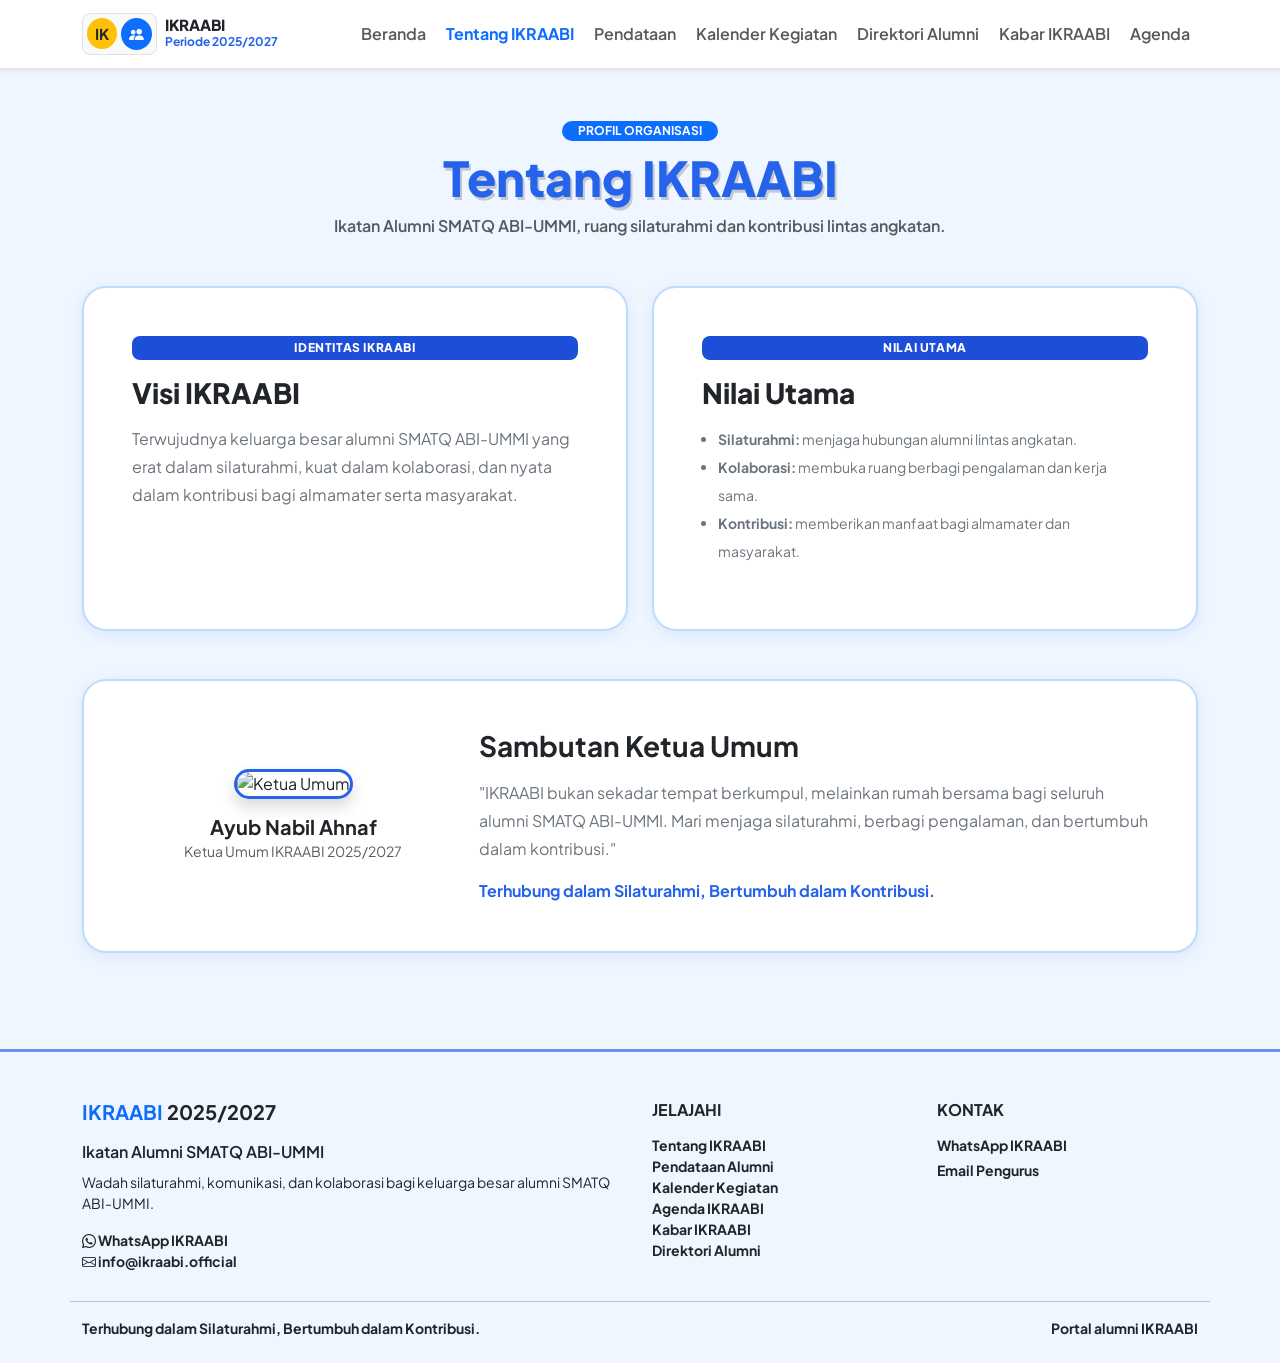
==== about.html @ 3baab479 "first commit" ====
<!DOCTYPE html>
<html lang="id">

<head>
    <meta charset="UTF-8">
    <meta name="viewport" content="width=device-width, initial-scale=1.0">
    <title>Tentang IKRAABI - Ikatan Alumni SMATQ ABI-UMMI</title>
    <link href="https://cdn.jsdelivr.net/npm/bootstrap@5.3.2/dist/css/bootstrap.min.css" rel="stylesheet">
    <link rel="stylesheet" href="https://cdn.jsdelivr.net/npm/bootstrap-icons@1.11.3/font/bootstrap-icons.min.css">
    <link href="https://fonts.googleapis.com/css2?family=Plus+Jakarta+Sans:wght@400;600;700;800;900&display=swap"
        rel="stylesheet">
    <link rel="stylesheet" href="site.css">
</head>

<body class="d-flex flex-column min-vh-100">
    <nav class="navbar navbar-expand-lg bg-white shadow-sm sticky-top">
        <div class="container"><a class="navbar-brand fw-bold" href="index.html">IKRAABI 2025/2027</a><button
                class="navbar-toggler" data-bs-toggle="collapse" data-bs-target="#nav"><span
                    class="navbar-toggler-icon"></span></button>
            <div class="collapse navbar-collapse" id="nav">
                <ul class="navbar-nav ms-auto fw-semibold">
                    <li><a class="nav-link" href="index.html">Home</a></li>
                    <li><a class="nav-link" href="layanan.html">Pendataan</a></li>
                    <li><a class="nav-link active" href="about.html">Tentang IKRAABI</a></li>
                    <li><a class="nav-link" href="kalender.html">Kalender</a></li>
                    <li><a class="nav-link" href="event.html">Agenda</a></li>
                    <li><a class="nav-link" href="blog.html">Kabar IKRAABI</a></li>
                    <li><a class="nav-link" href="alumni.html">Direktori Alumni</a></li>
                </ul>
            </div>
        </div>
    </nav>
    <main class="flex-grow-1">
        <div class="container py-5">
            <div class="text-center mb-5"><span
                    class="badge bg-primary px-3 py-1 rounded-pill fw-bold text-uppercase mb-2">Profil Organisasi</span>
                <h1 class="embossed-title display-5">Tentang IKRAABI</h1>
                <p class="text-muted fw-semibold">Ikatan Alumni SMATQ ABI-UMMI, ruang silaturahmi dan kontribusi lintas angkatan.</p>
            </div>
            <div class="row g-4 mb-5">
                <div class="col-md-6">
                        <div class="card card-custom p-4 p-md-5 h-100"><span class="badge badge-karsa w-auto mb-3">IDENTITAS
                            IKRAABI</span>
                        <h3 class="fw-black text-dark mb-3">Visi IKRAABI</h3>
                        <p class="text-secondary leading-relaxed">Terwujudnya keluarga besar alumni SMATQ ABI-UMMI yang erat dalam silaturahmi, kuat dalam kolaborasi, dan nyata dalam kontribusi bagi almamater serta masyarakat.</p>
                    </div>
                </div>
                <div class="col-md-6">
                        <div class="card card-custom p-4 p-md-5 h-100"><span class="badge badge-karsa w-auto mb-3">NILAI
                            UTAMA</span>
                        <h3 class="fw-black text-dark mb-3">Nilai Utama</h3>
                        <ul class="text-secondary small ps-3 lh-lg">
                            <li><strong>Silaturahmi:</strong> menjaga hubungan alumni lintas angkatan.</li>
                            <li><strong>Kolaborasi:</strong> membuka ruang berbagi pengalaman dan kerja sama.</li>
                            <li><strong>Kontribusi:</strong> memberikan manfaat bagi almamater dan masyarakat.</li>
                        </ul>
                    </div>
                </div>
            </div>
            <div class="card card-custom p-4 p-md-5 bg-white mb-5">
                <div class="row align-items-center g-4">
                    <div class="col-md-4 text-center"><img
                            src="https://images.unsplash.com/photo-1534528741775-53994a69daeb?auto=format&fit=crop&w=500&q=80"
                            class="img-fluid rounded-4 shadow border border-3 border-success"
                            style="max-height:320px;object-fit:cover" alt="Ketua Umum">
                        <div class="mt-3">
                            <h5 class="fw-bold text-dark mb-0">Ayub Nabil Ahnaf</h5><span
                                class="text-muted small">Ketua Umum IKRAABI 2025/2027</span>
                        </div>
                    </div>
                    <div class="col-md-8">
                        <h3 class="fw-bold text-dark mb-3">Sambutan Ketua Umum</h3>
                        <p class="text-secondary leading-relaxed mb-3">"IKRAABI bukan sekadar tempat berkumpul, melainkan rumah bersama bagi seluruh alumni SMATQ ABI-UMMI. Mari menjaga silaturahmi, berbagi pengalaman, dan bertumbuh dalam kontribusi."</p>
                        <div class="fw-bold text-success">Terhubung dalam Silaturahmi, Bertumbuh dalam Kontribusi.</div>
                    </div>
                </div>
            </div>
        </div>
    </main>
    <footer class="mt-auto py-4 text-center" style="background:#84cc16"><strong>IKRAABI 2025/2027</strong> · <a
            href="index.html" class="text-dark">Kembali ke Beranda</a></footer>
    <script src="https://cdn.jsdelivr.net/npm/bootstrap@5.3.2/dist/js/bootstrap.bundle.min.js"></script>
    <script src="site.js"></script>
</body>

</html>
---- site.css ----
:root {
    --primary-lime: #2563eb;
    --primary-lime-dark: #1d4ed8;
    --portal-bg: #eff6ff;
    --portal-panel: rgba(255, 255, 255, 0.88);
    --portal-border: #bfdbfe;
    --portal-text: #1e293b;
    --portal-muted: #64748b;
    --portal-primary: #2563eb;
    --portal-shadow: rgba(15, 23, 42, 0.12);
    --bs-success: #2563eb;
    --bs-success-rgb: 37, 99, 235;
    --bs-success-text-emphasis: #1e3a8a;
    --bs-success-bg-subtle: #dbeafe;
    --bs-success-border-subtle: #93c5fd;
}

.text-success {
    color: #2563eb !important;
}

.bg-success {
    --bs-bg-opacity: 1;
    background-color: #2563eb !important;
}

.border-success {
    border-color: #2563eb !important;
}

.btn-success {
    --bs-btn-bg: #2563eb;
    --bs-btn-border-color: #2563eb;
    --bs-btn-hover-bg: #1d4ed8;
    --bs-btn-hover-border-color: #1d4ed8;
    --bs-btn-active-bg: #1e40af;
    --bs-btn-active-border-color: #1e40af;
}

.btn-outline-success {
    --bs-btn-color: #2563eb;
    --bs-btn-border-color: #2563eb;
    --bs-btn-hover-bg: #2563eb;
    --bs-btn-hover-border-color: #2563eb;
    --bs-btn-active-bg: #1d4ed8;
    --bs-btn-active-border-color: #1d4ed8;
}

body {
    background-color: var(--portal-bg);
    font-family: 'Plus Jakarta Sans', -apple-system, BlinkMacSystemFont, 'Segoe UI', Roboto, sans-serif;
    color: var(--portal-text);
}

.embossed-title {
    color: #2563eb;
    font-weight: 900;
    text-shadow: 2px 3px 0 rgba(0, 0, 0, 0.18);
}

.btn-lime {
    background-color: #2563eb;
    color: #fff;
    font-weight: 700;
    border-radius: 50rem;
    border: none;
    transition: all 0.2s;
}

.btn-lime:hover {
    background-color: #1d4ed8;
    color: #fff;
    transform: translateY(-2px);
}

.card-custom {
    border: 2px solid #bfdbfe;
    border-radius: 1.5rem;
    background: #fff;
    box-shadow: 0 4px 15px rgba(37, 99, 235, 0.1);
    transition: transform 0.2s, box-shadow 0.2s;
}

.card-custom:hover {
    transform: translateY(-4px);
    box-shadow: 0 10px 25px rgba(37, 99, 235, 0.2);
}

.badge-karsa {
    background-color: #1d4ed8;
    color: #fff;
    font-weight: 800;
    letter-spacing: 0.05em;
    padding: 0.35rem 0.75rem;
    border-radius: 0.5rem;
}

.fw-black { font-weight: 900; }
.leading-relaxed { line-height: 1.75; }
.max-w-lg { max-width: 48rem; }

.navbar .nav-link.active {
    color: #0d6efd !important;
    font-weight: 700;
}

footer a:hover { text-decoration: underline !important; }

.login-page {
    background:
        radial-gradient(circle at top left, rgba(37, 99, 235, 0.18), transparent 25%),
        linear-gradient(135deg, #dbeafe 0%, #f8fafc 50%, #e0f2fe 100%);
}

.login-shell {
    padding-top: 3.5rem;
    padding-bottom: 4rem;
}

.login-grid {
    min-height: 620px;
    background: rgba(255, 255, 255, 0.7);
    border: 1px solid rgba(148, 163, 184, 0.18);
    border-radius: 2rem;
    overflow: hidden;
    box-shadow: 0 30px 70px rgba(15, 23, 42, 0.12);
    backdrop-filter: blur(2px);
}

.login-visual {
    position: relative;
    display: flex;
    flex-direction: column;
    justify-content: center;
    background: linear-gradient(135deg, #0f172a 0%, #1d4ed8 45%, #0ea5e9 100%);
    color: #fff;
    padding: 2.5rem;
    isolation: isolate;
}

.login-visual::before {
    content: "";
    position: absolute;
    inset: 0;
    background: url('https://images.unsplash.com/photo-1523240795612-9a054b0db644?auto=format&fit=crop&w=900&q=80') center/cover no-repeat;
    opacity: 0.18;
    z-index: -1;
}

.login-brand-badge {
    display: inline-flex;
    align-items: center;
    gap: 0.7rem;
    padding: 0.7rem 1rem;
    border-radius: 999px;
    background: rgba(255, 255, 255, 0.12);
    border: 1px solid rgba(255, 255, 255, 0.18);
    width: fit-content;
    margin-bottom: 1.2rem;
    font-size: 0.8rem;
    font-weight: 700;
    letter-spacing: 0.08em;
    text-transform: uppercase;
}

.login-visual h1 {
    font-size: clamp(2.2rem, 3vw, 3.2rem);
    line-height: 1.1;
    font-weight: 900;
    margin-bottom: 1rem;
}

.login-visual .lead {
    font-size: 1rem;
    line-height: 1.75;
    color: rgba(255, 255, 255, 0.85);
    max-width: 26rem;
}

.login-feature-list {
    margin-top: 2rem;
    padding: 0;
    list-style: none;
    display: grid;
    gap: 0.75rem;
}

.login-feature-list li {
    display: flex;
    align-items: center;
    gap: 0.75rem;
    background: rgba(255, 255, 255, 0.08);
    border: 1px solid rgba(255, 255, 255, 0.12);
    border-radius: 0.9rem;
    padding: 0.75rem 0.9rem;
    font-weight: 600;
}

.login-feature-list i {
    width: 2rem;
    height: 2rem;
    border-radius: 0.75rem;
    display: inline-flex;
    align-items: center;
    justify-content: center;
    background: rgba(37, 99, 235, 0.2);
    color: #bfdbfe;
}

.login-card-wrap {
    display: flex;
    align-items: center;
    justify-content: center;
    background: rgba(255, 255, 255, 0.93);
    padding: 1.5rem;
}

.login-card {
    width: 100%;
    max-width: 480px;
    border: 1px solid var(--portal-border);
    border-radius: 1.75rem;
    background: #fff;
    box-shadow: none;
    padding: 2rem 1.5rem;
}

.login-card:hover {
    transform: none;
    box-shadow: none;
}

.login-card .card-body {
    padding: 0;
}

.login-header {
    text-align: center;
    margin-bottom: 1.5rem;
}

.login-header .icon-wrap {
    width: 4.25rem;
    height: 4.25rem;
    border-radius: 50%;
    margin: 0 auto 1rem;
    background: linear-gradient(135deg, rgba(37, 99, 235, 0.14), rgba(14, 165, 233, 0.16));
    color: #1d4ed8;
    display: flex;
    align-items: center;
    justify-content: center;
}

.login-header h3 {
    margin: 0;
    font-size: 2rem;
    font-weight: 900;
    color: #0f172a;
}

.login-header p {
    margin: 0.5rem 0 0;
    color: var(--portal-muted);
    font-weight: 600;
    font-size: 0.9rem;
}

.login-alert {
    margin-bottom: 1rem;
    border-radius: 1rem;
    border: 1px solid rgba(59, 130, 246, 0.2);
    background: rgba(219, 234, 254, 0.65);
    color: #1e3a8a;
    padding: 0.9rem 1rem;
    font-size: 0.82rem;
    line-height: 1.6;
}

.login-form .form-label {
    font-size: 0.78rem;
    letter-spacing: 0.02em;
    color: #334155;
    margin-bottom: 0.5rem;
    font-weight: 800;
}

.login-form .form-control {
    border: 1px solid #dbe4f0;
    border-radius: 0.9rem;
    min-height: 3rem;
    padding: 0.9rem 1rem;
    background: #f8fafc;
    color: #0f172a;
    transition: border-color 0.2s, box-shadow 0.2s, background 0.2s;
}

.login-form .form-control:focus {
    border-color: rgba(37, 99, 235, 0.6);
    box-shadow: 0 0 0 0.2rem rgba(37, 99, 235, 0.12);
    background: #fff;
}

.login-btn {
    width: 100%;
    border: none;
    border-radius: 999px;
    padding: 0.9rem 1rem;
    font-weight: 800;
    background: linear-gradient(135deg, #2563eb 0%, #1d4ed8 100%);
    color: #fff;
    transition: transform 0.2s ease, box-shadow 0.2s ease;
    box-shadow: 0 12px 24px rgba(37, 99, 235, 0.28);
}

.login-btn:hover {
    transform: translateY(-1px);
    color: #fff;
}

.login-back {
    display: inline-flex;
    align-items: center;
    justify-content: center;
    width: 100%;
    margin-top: 1rem;
    color: #475569;
    text-decoration: none;
    font-size: 0.82rem;
    font-weight: 700;
}

.login-back:hover {
    color: #0f172a;
}

@media (max-width: 991.98px) {
    .login-shell {
        padding-top: 2.5rem;
        padding-bottom: 3rem;
    }

    .login-grid {
        min-height: auto;
    }

    .login-visual {
        padding: 2rem 1.5rem;
    }
}

@media (max-width: 575.98px) {
    .display-5 { font-size: 2.25rem; }
    .display-4 { font-size: 2.5rem; }

    .login-card {
        padding: 1.5rem 1rem;
    }
}
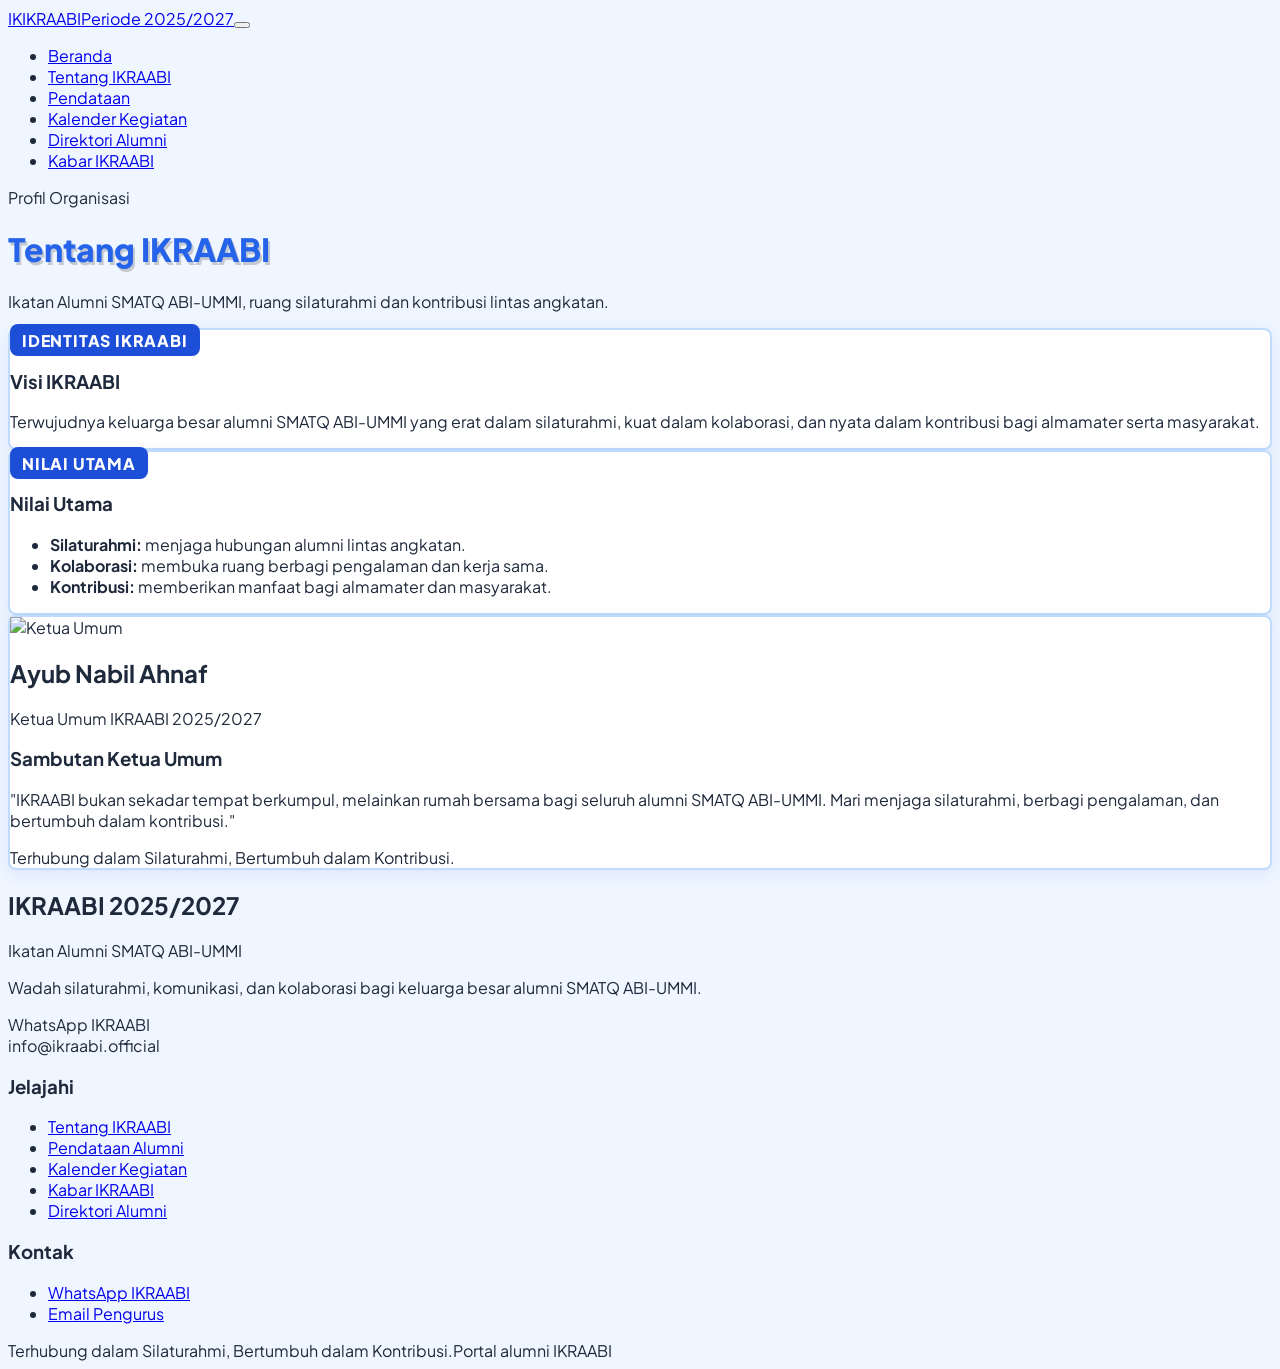
==== commit de6f92c7: "Add files via upload" ====
--- a/about.html
+++ b/about.html
@@ -5,51 +5,34 @@
     <meta charset="UTF-8">
     <meta name="viewport" content="width=device-width, initial-scale=1.0">
     <title>Tentang IKRAABI - Ikatan Alumni SMATQ ABI-UMMI</title>
-    <link href="https://cdn.jsdelivr.net/npm/bootstrap@5.3.2/dist/css/bootstrap.min.css" rel="stylesheet">
-    <link rel="stylesheet" href="https://cdn.jsdelivr.net/npm/bootstrap-icons@1.11.3/font/bootstrap-icons.min.css">
+    <script src="https://cdn.tailwindcss.com"></script>
+    <script src="https://unpkg.com/lucide@latest"></script>
     <link href="https://fonts.googleapis.com/css2?family=Plus+Jakarta+Sans:wght@400;600;700;800;900&display=swap"
         rel="stylesheet">
     <link rel="stylesheet" href="site.css">
 </head>
 
-<body class="d-flex flex-column min-vh-100">
-    <nav class="navbar navbar-expand-lg bg-white shadow-sm sticky-top">
-        <div class="container"><a class="navbar-brand fw-bold" href="index.html">IKRAABI 2025/2027</a><button
-                class="navbar-toggler" data-bs-toggle="collapse" data-bs-target="#nav"><span
-                    class="navbar-toggler-icon"></span></button>
-            <div class="collapse navbar-collapse" id="nav">
-                <ul class="navbar-nav ms-auto fw-semibold">
-                    <li><a class="nav-link" href="index.html">Home</a></li>
-                    <li><a class="nav-link" href="layanan.html">Pendataan</a></li>
-                    <li><a class="nav-link active" href="about.html">Tentang IKRAABI</a></li>
-                    <li><a class="nav-link" href="kalender.html">Kalender</a></li>
-                    <li><a class="nav-link" href="event.html">Agenda</a></li>
-                    <li><a class="nav-link" href="blog.html">Kabar IKRAABI</a></li>
-                    <li><a class="nav-link" href="alumni.html">Direktori Alumni</a></li>
-                </ul>
+<body class="min-h-screen flex flex-col bg-slate-50 text-slate-900">
+    <main class="flex-1">
+        <div class="mx-auto w-full max-w-7xl px-4 py-12 sm:px-6 lg:px-8">
+            <div class="text-center mb-5"><span
+                    class="mb-3 inline-flex rounded-full bg-blue-700 px-3 py-1 text-xs font-bold uppercase text-white">Profil Organisasi</span>
+                <h1 class="embossed-title mb-3 text-4xl font-black sm:text-5xl">Tentang IKRAABI</h1>
+                <p class="font-semibold text-slate-500">Ikatan Alumni SMATQ ABI-UMMI, ruang silaturahmi dan kontribusi lintas angkatan.</p>
             </div>
-        </div>
-    </nav>
-    <main class="flex-grow-1">
-        <div class="container py-5">
-            <div class="text-center mb-5"><span
-                    class="badge bg-primary px-3 py-1 rounded-pill fw-bold text-uppercase mb-2">Profil Organisasi</span>
-                <h1 class="embossed-title display-5">Tentang IKRAABI</h1>
-                <p class="text-muted fw-semibold">Ikatan Alumni SMATQ ABI-UMMI, ruang silaturahmi dan kontribusi lintas angkatan.</p>
-            </div>
-            <div class="row g-4 mb-5">
-                <div class="col-md-6">
-                        <div class="card card-custom p-4 p-md-5 h-100"><span class="badge badge-karsa w-auto mb-3">IDENTITAS
+            <div class="mb-12 grid grid-cols-1 gap-6 md:grid-cols-2">
+                <div>
+                        <div class="card-custom h-full p-6 md:p-8"><span class="badge-karsa mb-3 inline-block">IDENTITAS
                             IKRAABI</span>
-                        <h3 class="fw-black text-dark mb-3">Visi IKRAABI</h3>
-                        <p class="text-secondary leading-relaxed">Terwujudnya keluarga besar alumni SMATQ ABI-UMMI yang erat dalam silaturahmi, kuat dalam kolaborasi, dan nyata dalam kontribusi bagi almamater serta masyarakat.</p>
+                        <h3 class="mb-3 font-black text-slate-900">Visi IKRAABI</h3>
+                        <p class="leading-relaxed text-slate-600">Terwujudnya keluarga besar alumni SMATQ ABI-UMMI yang erat dalam silaturahmi, kuat dalam kolaborasi, dan nyata dalam kontribusi bagi almamater serta masyarakat.</p>
                     </div>
                 </div>
-                <div class="col-md-6">
-                        <div class="card card-custom p-4 p-md-5 h-100"><span class="badge badge-karsa w-auto mb-3">NILAI
+                <div>
+                    <div class="card-custom h-full p-6 md:p-8"><span class="badge-karsa mb-3 inline-block">NILAI
                             UTAMA</span>
-                        <h3 class="fw-black text-dark mb-3">Nilai Utama</h3>
-                        <ul class="text-secondary small ps-3 lh-lg">
+                        <h3 class="mb-3 font-black text-slate-900">Nilai Utama</h3>
+                        <ul class="list-disc space-y-2 pl-5 text-sm leading-loose text-slate-600">
                             <li><strong>Silaturahmi:</strong> menjaga hubungan alumni lintas angkatan.</li>
                             <li><strong>Kolaborasi:</strong> membuka ruang berbagi pengalaman dan kerja sama.</li>
                             <li><strong>Kontribusi:</strong> memberikan manfaat bagi almamater dan masyarakat.</li>
@@ -57,29 +40,28 @@
                     </div>
                 </div>
             </div>
-            <div class="card card-custom p-4 p-md-5 bg-white mb-5">
-                <div class="row align-items-center g-4">
-                    <div class="col-md-4 text-center"><img
+            <div class="card-custom mb-12 bg-white p-6 md:p-8">
+                <div class="grid grid-cols-1 items-center gap-8 md:grid-cols-3">
+                    <div class="text-center"><img
                             src="https://images.unsplash.com/photo-1534528741775-53994a69daeb?auto=format&fit=crop&w=500&q=80"
-                            class="img-fluid rounded-4 shadow border border-3 border-success"
+                            class="mx-auto w-full max-w-xs rounded-2xl border-4 border-emerald-600 object-cover shadow"
                             style="max-height:320px;object-fit:cover" alt="Ketua Umum">
                         <div class="mt-3">
-                            <h5 class="fw-bold text-dark mb-0">Ayub Nabil Ahnaf</h5><span
-                                class="text-muted small">Ketua Umum IKRAABI 2025/2027</span>
+                            <h2 class="mb-0 text-lg font-bold text-slate-900">Ayub Nabil Ahnaf</h2><span
+                                class="text-sm text-slate-500">Ketua Umum IKRAABI 2025/2027</span>
                         </div>
                     </div>
-                    <div class="col-md-8">
-                        <h3 class="fw-bold text-dark mb-3">Sambutan Ketua Umum</h3>
-                        <p class="text-secondary leading-relaxed mb-3">"IKRAABI bukan sekadar tempat berkumpul, melainkan rumah bersama bagi seluruh alumni SMATQ ABI-UMMI. Mari menjaga silaturahmi, berbagi pengalaman, dan bertumbuh dalam kontribusi."</p>
-                        <div class="fw-bold text-success">Terhubung dalam Silaturahmi, Bertumbuh dalam Kontribusi.</div>
+                    <div class="md:col-span-2">
+                        <h3 class="mb-3 font-bold text-slate-900">Sambutan Ketua Umum</h3>
+                        <p class="mb-3 leading-relaxed text-slate-600">"IKRAABI bukan sekadar tempat berkumpul, melainkan rumah bersama bagi seluruh alumni SMATQ ABI-UMMI. Mari menjaga silaturahmi, berbagi pengalaman, dan bertumbuh dalam kontribusi."</p>
+                        <div class="font-bold text-emerald-700">Terhubung dalam Silaturahmi, Bertumbuh dalam Kontribusi.</div>
                     </div>
                 </div>
             </div>
         </div>
     </main>
-    <footer class="mt-auto py-4 text-center" style="background:#84cc16"><strong>IKRAABI 2025/2027</strong> · <a
-            href="index.html" class="text-dark">Kembali ke Beranda</a></footer>
-    <script src="https://cdn.jsdelivr.net/npm/bootstrap@5.3.2/dist/js/bootstrap.bundle.min.js"></script>
+        <footer class="mt-auto bg-lime-500 py-4 text-center font-semibold"><strong>IKRAABI 2025/2027</strong> · <a
+            href="index.html" class="text-slate-900 underline">Kembali ke Beranda</a></footer>
     <script src="site.js"></script>
 </body>
 
--- a/site.css
+++ b/site.css
@@ -8,42 +8,6 @@
     --portal-muted: #64748b;
     --portal-primary: #2563eb;
     --portal-shadow: rgba(15, 23, 42, 0.12);
-    --bs-success: #2563eb;
-    --bs-success-rgb: 37, 99, 235;
-    --bs-success-text-emphasis: #1e3a8a;
-    --bs-success-bg-subtle: #dbeafe;
-    --bs-success-border-subtle: #93c5fd;
-}
-
-.text-success {
-    color: #2563eb !important;
-}
-
-.bg-success {
-    --bs-bg-opacity: 1;
-    background-color: #2563eb !important;
-}
-
-.border-success {
-    border-color: #2563eb !important;
-}
-
-.btn-success {
-    --bs-btn-bg: #2563eb;
-    --bs-btn-border-color: #2563eb;
-    --bs-btn-hover-bg: #1d4ed8;
-    --bs-btn-hover-border-color: #1d4ed8;
-    --bs-btn-active-bg: #1e40af;
-    --bs-btn-active-border-color: #1e40af;
-}
-
-.btn-outline-success {
-    --bs-btn-color: #2563eb;
-    --bs-btn-border-color: #2563eb;
-    --bs-btn-hover-bg: #2563eb;
-    --bs-btn-hover-border-color: #2563eb;
-    --bs-btn-active-bg: #1d4ed8;
-    --bs-btn-active-border-color: #1d4ed8;
 }
 
 body {
@@ -75,7 +39,7 @@
 
 .card-custom {
     border: 2px solid #bfdbfe;
-    border-radius: 1.5rem;
+    border-radius: 0.5rem;
     background: #fff;
     box-shadow: 0 4px 15px rgba(37, 99, 235, 0.1);
     transition: transform 0.2s, box-shadow 0.2s;
@@ -95,13 +59,185 @@
     border-radius: 0.5rem;
 }
 
-.fw-black { font-weight: 900; }
-.leading-relaxed { line-height: 1.75; }
-.max-w-lg { max-width: 48rem; }
-
-.navbar .nav-link.active {
-    color: #0d6efd !important;
-    font-weight: 700;
+.calendar-table {
+    min-width: 630px;
+    table-layout: fixed;
+}
+
+.calendar-table th {
+    border: 0;
+    color: var(--portal-muted);
+    font-size: 0.78rem;
+    padding: 0.75rem 0.25rem;
+}
+
+.calendar-day {
+    height: 6.5rem;
+    padding: 0.4rem !important;
+    vertical-align: top !important;
+    text-align: left;
+    border-color: #e2e8f0;
+}
+
+.calendar-day-muted {
+    background: #f8fafc;
+}
+
+.calendar-day-number {
+    display: inline-flex;
+    width: 1.8rem;
+    height: 1.8rem;
+    align-items: center;
+    justify-content: center;
+    border-radius: 50%;
+    color: #334155;
+    font-size: 0.85rem;
+    font-weight: 700;
+}
+
+.calendar-day-number.is-today {
+    background: var(--portal-primary);
+    color: #fff;
+}
+
+.calendar-event-link {
+    display: block;
+    margin-top: 0.25rem;
+    overflow: hidden;
+    padding: 0.2rem 0.35rem;
+    border-left: 3px solid var(--portal-primary);
+    border-radius: 2px;
+    background: #eff6ff;
+    color: #1e40af;
+    font-size: 0.68rem;
+    font-weight: 700;
+    line-height: 1.25;
+    text-decoration: none;
+    text-overflow: ellipsis;
+}
+
+.calendar-event-link:hover,
+.calendar-event-link:focus-visible {
+    background: #dbeafe;
+    color: #1e3a8a;
+}
+
+.agenda-list {
+    display: grid;
+    align-content: start;
+    gap: 0.75rem;
+}
+
+.agenda-item {
+    display: block;
+    padding: 1rem;
+    border: 1px solid var(--portal-border);
+    border-radius: 0.5rem;
+    background: #fff;
+    color: inherit;
+    text-decoration: none;
+    transition: border-color 0.2s, background-color 0.2s;
+}
+
+.agenda-item:hover,
+.agenda-item:focus-visible {
+    border-color: var(--portal-primary);
+    background: #f8fbff;
+}
+
+.agenda-item-date {
+    display: block;
+    margin-bottom: 0.4rem;
+    color: var(--portal-muted);
+    font-size: 0.78rem;
+    font-weight: 700;
+}
+
+.agenda-item h3 {
+    margin: 0.65rem 0 0.5rem;
+    color: var(--portal-text);
+    font-size: 1rem;
+    font-weight: 800;
+}
+
+.agenda-item p {
+    margin: 0.25rem 0 0;
+    color: var(--portal-muted);
+    font-size: 0.78rem;
+}
+
+.agenda-item-more {
+    display: inline-block;
+    margin-top: 0.75rem;
+    color: var(--portal-primary);
+    font-size: 0.8rem;
+    font-weight: 800;
+}
+
+.detail-back-link {
+    display: inline-block;
+    margin-bottom: 1rem;
+    color: var(--portal-primary);
+    font-weight: 700;
+    text-decoration: none;
+}
+
+.event-detail-panel {
+    max-width: 56rem;
+    padding: clamp(1.25rem, 4vw, 2.5rem);
+    border: 1px solid var(--portal-border);
+    border-radius: 0.5rem;
+    background: #fff;
+    box-shadow: 0 12px 32px var(--portal-shadow);
+}
+
+.event-detail-topline {
+    display: flex;
+    flex-wrap: wrap;
+    gap: 0.5rem;
+}
+
+.event-detail-panel h1 {
+    color: var(--portal-text);
+    font-size: clamp(1.75rem, 5vw, 2.5rem);
+}
+
+.event-detail-description {
+    max-width: 44rem;
+    color: var(--portal-muted);
+    line-height: 1.75;
+}
+
+.event-detail-meta {
+    display: grid;
+    grid-template-columns: repeat(auto-fit, minmax(12rem, 1fr));
+    gap: 1rem;
+    margin: 2rem 0 0;
+}
+
+.event-detail-meta div {
+    padding-top: 0.9rem;
+    border-top: 1px solid #e2e8f0;
+}
+
+.event-detail-meta dt {
+    margin-bottom: 0.35rem;
+    color: var(--portal-muted);
+    font-size: 0.8rem;
+}
+
+.event-detail-meta dd {
+    margin: 0;
+    color: var(--portal-text);
+    font-weight: 700;
+}
+
+.event-countdown {
+    margin-top: 2rem;
+    padding: 1rem;
+    border: 1px solid var(--portal-border);
+    border-radius: 0.75rem;
+    background: #eff6ff;
 }
 
 footer a:hover { text-decoration: underline !important; }
@@ -230,7 +366,7 @@
     box-shadow: none;
 }
 
-.login-card .card-body {
+.login-card > div {
     padding: 0;
 }
 
@@ -276,7 +412,7 @@
     line-height: 1.6;
 }
 
-.login-form .form-label {
+.login-form label {
     font-size: 0.78rem;
     letter-spacing: 0.02em;
     color: #334155;
@@ -284,7 +420,9 @@
     font-weight: 800;
 }
 
-.login-form .form-control {
+.login-form input,
+.login-form select,
+.login-form textarea {
     border: 1px solid #dbe4f0;
     border-radius: 0.9rem;
     min-height: 3rem;
@@ -294,7 +432,9 @@
     transition: border-color 0.2s, box-shadow 0.2s, background 0.2s;
 }
 
-.login-form .form-control:focus {
+.login-form input:focus,
+.login-form select:focus,
+.login-form textarea:focus {
     border-color: rgba(37, 99, 235, 0.6);
     box-shadow: 0 0 0 0.2rem rgba(37, 99, 235, 0.12);
     background: #fff;
